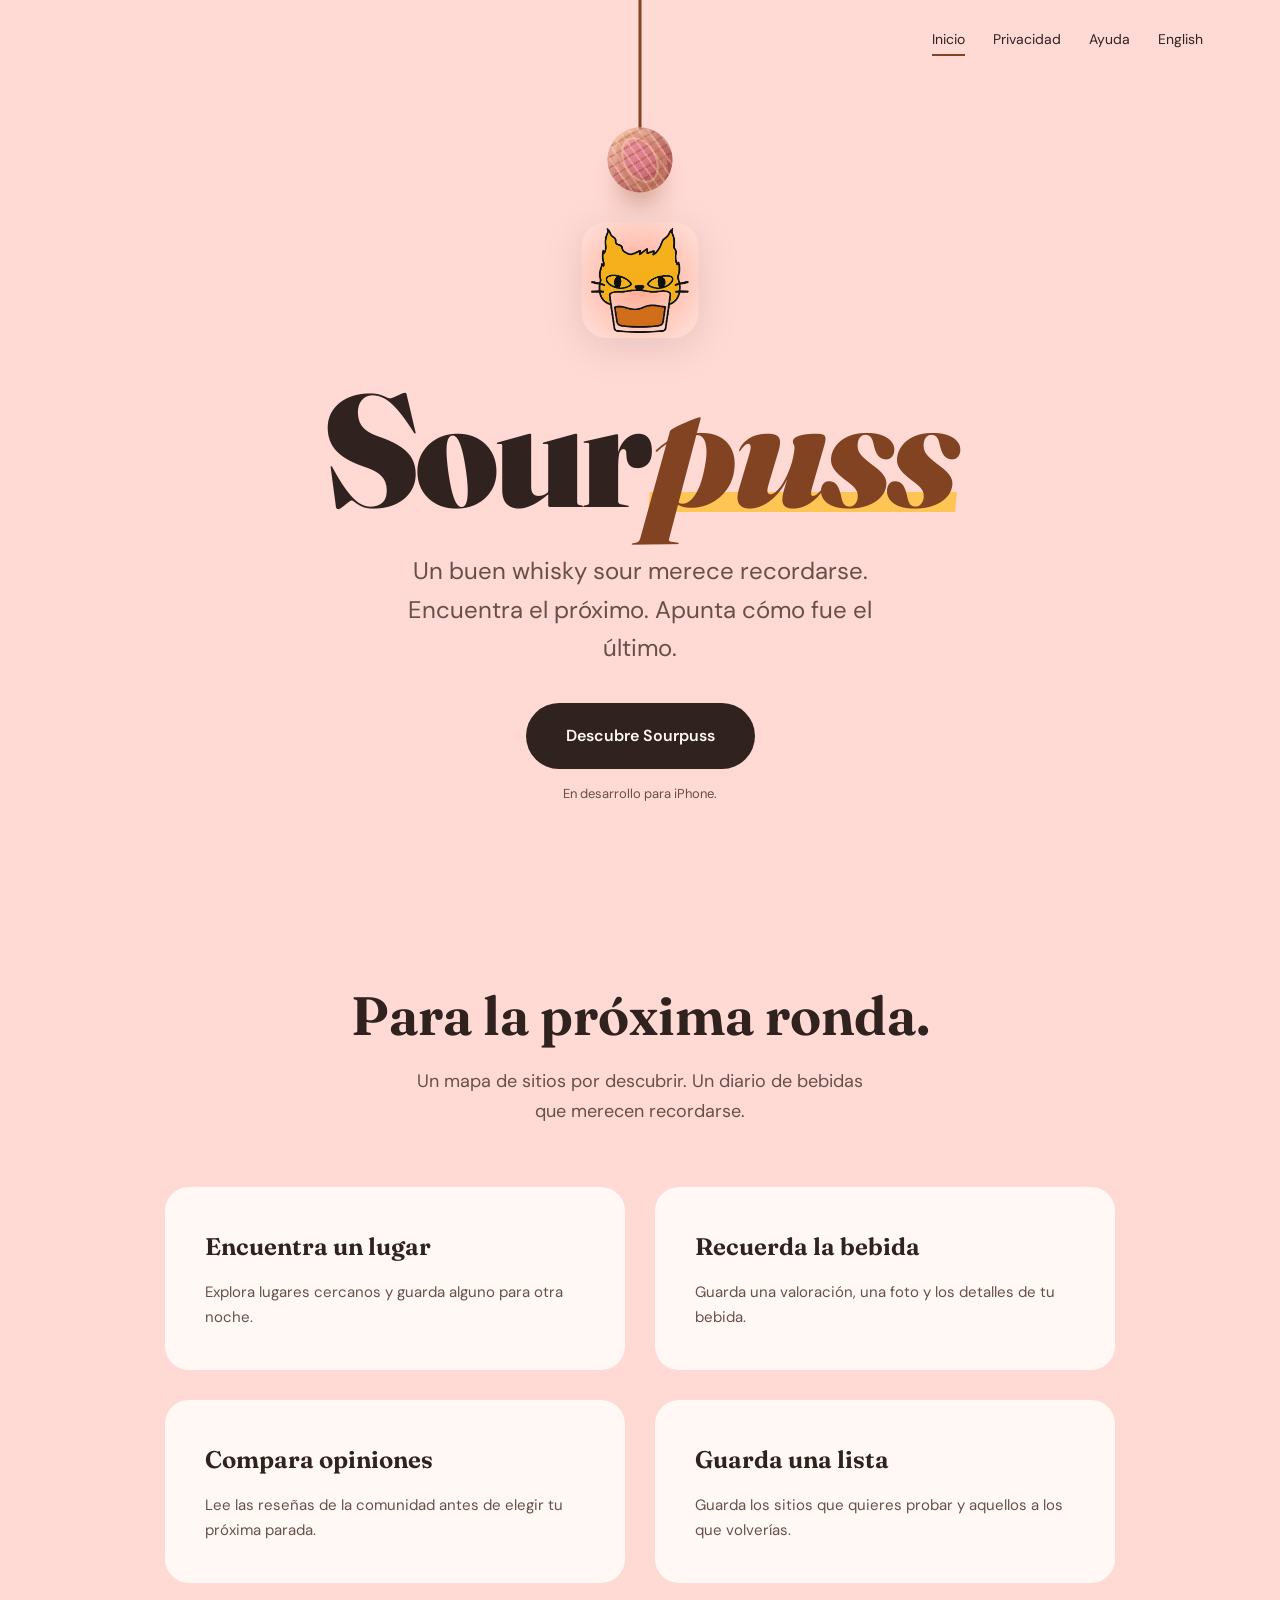
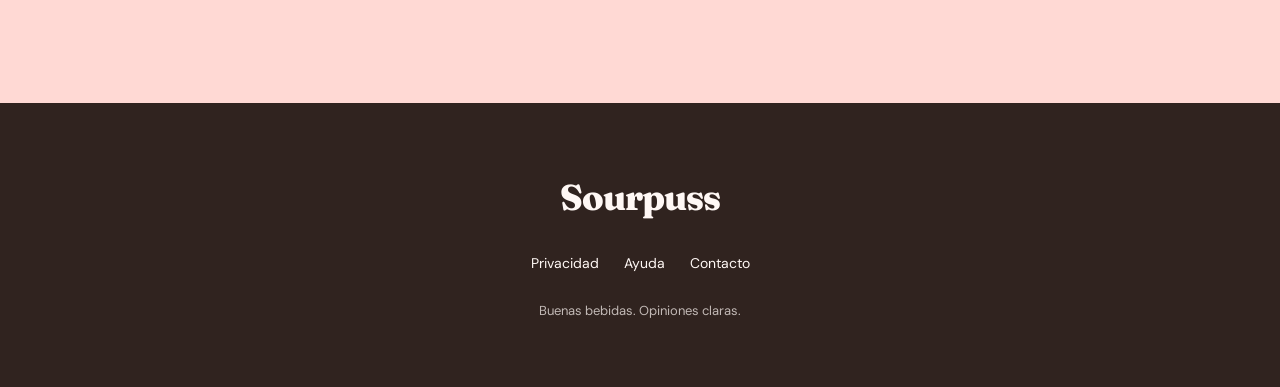
==== es/index.html @ 93fc5198 "feat(site): add English and Spanish pages and language navigation" ====
<!DOCTYPE html>
<html lang="es">
<head>
    <meta charset="UTF-8">
    <meta name="viewport" content="width=device-width, initial-scale=1.0">
    <title>Sourpuss — Reseñas de whisky sour</title>
    <meta name="description" content="Encuentra y valora whisky sours en tu ciudad. Guarda sitios, fotos y notas sobre tus bebidas.">
    <meta name="keywords" content="whisky sour, reseñas de cócteles, bares, diario de bebidas">
    <meta name="author" content="Sourpuss">
    <link rel="canonical" href="https://sourpuss.app/es/">
    <link rel="alternate" hreflang="en" href="https://sourpuss.app/">
    <link rel="alternate" hreflang="es" href="https://sourpuss.app/es/">
    <link rel="alternate" hreflang="x-default" href="https://sourpuss.app/">

    <!-- Favicon -->
    <link rel="icon" type="image/png" href="/logo.png">
    <link rel="apple-touch-icon" href="/logo.png">

    <!-- Open Graph / Facebook -->
    <meta property="og:type" content="website">
    <meta property="og:url" content="https://sourpuss.app/es/">
    <meta property="og:title" content="Sourpuss — Reseñas de whisky sour">
    <meta property="og:description" content="Encuentra y valora whisky sours en tu ciudad. Guarda sitios, fotos y notas sobre tus bebidas.">
    <meta property="og:image" content="https://sourpuss.app/og-image.png">
    <meta property="og:image:width" content="1200">
    <meta property="og:image:height" content="630">

    <!-- Twitter -->
    <meta name="twitter:card" content="summary_large_image">
    <meta name="twitter:url" content="https://sourpuss.app/es/">
    <meta name="twitter:title" content="Sourpuss — Reseñas de whisky sour">
    <meta name="twitter:description" content="Encuentra y valora whisky sours en tu ciudad. Guarda sitios, fotos y notas sobre tus bebidas.">
    <meta name="twitter:image" content="https://sourpuss.app/og-image.png">

    <!-- Theme color -->
    <meta name="theme-color" content="#FFD9D4">
    <meta name="msapplication-TileColor" content="#FFD9D4">

    <!-- Fonts -->
    <link rel="preconnect" href="https://fonts.googleapis.com">
    <link rel="preconnect" href="https://fonts.gstatic.com" crossorigin>
    <link href="https://fonts.googleapis.com/css2?family=Fraunces:ital,opsz,wght@0,9..144,300..900;1,9..144,300..900&family=DM+Sans:ital,opsz,wght@0,9..40,400;0,9..40,500;0,9..40,700;1,9..40,400&display=swap" rel="stylesheet">

    <!-- Styles -->
    <link rel="stylesheet" href="/styles.css?v=0b87e8c726">
</head>
<body class="page-home">
    <div class="cat-toy" id="catToy" aria-hidden="true">
        <svg viewBox="0 0 320 220"><path class="toy-string" d="M 160 0 L 160 160"/></svg>
        <div class="toy-ball"></div>
    </div>
    <!-- Navigation -->
    <nav aria-label="Navegación principal">
        <a href="/es/" class="active">Inicio</a>
        <a href="/es/privacy/">Privacidad</a>
        <a href="/es/support/">Ayuda</a>
        <a href="/" lang="en" class="language-switch">English</a>
    </nav>

    <!-- Hero Section -->
    <section class="hero">


        <div class="hero-content">
            <img src="/logo.png" alt="Sourpuss" class="hero-logo">
            <h1>Sour<span class="highlight">puss</span></h1>
            <p class="tagline">Un buen whisky sour merece recordarse. Encuentra el próximo. Apunta cómo fue el último.</p>
            <a href="#features" class="cta-button">
                <span class="icon"></span>
                Descubre Sourpuss
            </a>
            <p class="availability">En desarrollo para iPhone.</p>
        </div>
    </section>

    <!-- Features Section -->
    <section class="features" id="features">
        <div class="features-header">
            <h2>Para la próxima ronda.</h2>
            <p>Un mapa de sitios por descubrir. Un diario de bebidas que merecen recordarse.</p>
        </div>
        <div class="features-grid">
            <div class="feature-card">

                <h3>Encuentra un lugar</h3>
                <p>Explora lugares cercanos y guarda alguno para otra noche.</p>

            </div>

            <div class="feature-card">

                <h3>Recuerda la bebida</h3>
                <p>Guarda una valoración, una foto y los detalles de tu bebida.</p>

            </div>

            <div class="feature-card">

                <h3>Compara opiniones</h3>
                <p>Lee las reseñas de la comunidad antes de elegir tu próxima parada.</p>

            </div>

            <div class="feature-card">

                <h3>Guarda una lista</h3>
                <p>Guarda los sitios que quieres probar y aquellos a los que volverías.</p>

            </div>
        </div>
    </section>

    <!-- Footer -->
    <footer>
        <div class="footer-logo">Sourpuss</div>
        <div class="footer-links">
            <a href="/es/privacy/">Privacidad</a>
            <a href="/es/support/">Ayuda</a>
            <a href="mailto:support@sourpuss.app">Contacto</a>
        </div>
        <p class="footer-tagline">Buenas bebidas. Opiniones claras.</p>
    </footer>

    <!-- Config and App Scripts -->
    <script src="/config.js?v=38ed5f8275"></script>
    <script src="/toy-physics.js?v=4bb25e0918"></script>
    <script src="/app.js?v=6099ef9673"></script>
</body>
</html>
---- styles.css ----
:root { --blush:#FFD9D4; --blush-light:#FFF0ED; --golden:#FFB900; --ink:#30231F; --whisky:#814322; --cream:#FFF8F5; }
* { box-sizing:border-box; margin:0; padding:0; }
html { scroll-behavior:smooth; scroll-padding-top:90px; }
body { font-family:'DM Sans',sans-serif; color:var(--ink); background:var(--blush); line-height:1.65; }
a { color:inherit; }
button,a { -webkit-tap-highlight-color:transparent; }
button { cursor:pointer; }
:focus-visible { outline:3px solid var(--whisky); outline-offset:6px; }
nav { display:flex; justify-content:flex-end; gap:28px; padding:28px max(6vw,24px); }
nav a { font-size:14px; text-decoration:none; padding-bottom:3px; }
nav a.active,nav a:hover { border-bottom:2px solid var(--whisky); }
h1,h2,h3,.footer-logo { font-family:'Fraunces',serif; }
.hero { min-height:100vh; display:flex; flex-direction:column; justify-content:center; align-items:center; padding:220px 20px 100px; text-align:center; }
.hero-content { max-width:900px; }
.hero-logo { width:120px; height:auto; margin-bottom:30px; filter:drop-shadow(0 8px 20px #00000019); }
.hero h1 { font-size:clamp(72px,15vw,160px); font-weight:900; line-height:.9; letter-spacing:-4px; margin-bottom:30px; }
.hero h1 .highlight { color:var(--whisky); font-style:italic; position:relative; display:inline-block; }
.hero h1 .highlight::after { content:''; position:absolute; bottom:10px; left:0; width:100%; height:20px; background:var(--golden); z-index:-1; transform:skewX(-5deg); opacity:.6; }
.tagline { font-size:clamp(18px,2.5vw,24px); max-width:500px; margin:0 auto 35px; line-height:1.6; color:#68504A; }
.cta-button,.back-link { display:inline-block; background:var(--ink); color:var(--cream); text-decoration:none; padding:20px 40px; border-radius:100px; font-weight:600; }
.cta-button:hover,.back-link:hover { background:var(--whisky); }
.availability { font-size:13px; margin-top:14px; color:#68504A; }
.cat-toy { width:320px; height:220px; position:fixed; top:0; left:50%; transform:translateX(-50%); z-index:100; pointer-events:none; }
.cat-toy svg { width:100%; height:100%; overflow:visible; }
.toy-string { fill:none; stroke:var(--whisky); stroke-width:3; stroke-linecap:round; }
.toy-ball { position:absolute; width:65px; height:65px; border:0; border-radius:50%; pointer-events:none; background:radial-gradient(circle at 30% 25%,#E88D9C,#D4707F 60%,#B84D5D); box-shadow:inset -9px -8px 18px #65310e55,inset 5px 5px 12px #ffedbb88,0 22px 24px -12px #81432266; }
.toy-ball::before,.toy-ball::after { content:''; position:absolute; inset:0; border-radius:50%; pointer-events:none; }
.toy-ball::before { background:repeating-linear-gradient(55deg,transparent 0 4px,#ffe7b34d 4px 6px,transparent 6px 8px),repeating-linear-gradient(-30deg,transparent 0 7px,#70360040 7px 9px); }
.toy-ball::after { inset:8px 16px; border:2px solid #ffdea866; box-shadow:0 0 0 5px #94531826,0 0 0 9px #ffdea833; transform:rotate(-30deg); }
.features { background:var(--cream); padding:85px max(6vw,24px) 100px; }
.features-header { max-width:1090px; margin:0 auto 52px; }
.features-header h2 { font-size:clamp(34px,5vw,54px); font-weight:650; line-height:1.2; margin-bottom:18px; }
.features-header p { max-width:460px; font-size:18px; color:#68504A; }
.features-grid { max-width:1090px; margin:auto; display:grid; grid-template-columns:repeat(4,1fr); gap:38px; }
.feature-card h3 { font-size:24px; font-weight:650; margin-bottom:14px; }
.feature-card p { font-size:15px; color:#68504A; }
footer { padding:55px max(6vw,24px); display:flex; flex-wrap:wrap; align-items:center; gap:25px; }
.footer-logo { font-size:32px; font-weight:800; letter-spacing:-1px; margin-right:auto; }
.footer-links { display:flex; gap:25px; font-size:14px; }
.footer-links a { text-decoration:none; }
.footer-links a:hover { text-decoration:underline; }
.footer-tagline { width:100%; font-size:13px; color:#68504A; }
main { max-width:800px; padding:65px 24px 90px; margin:auto; }
.page-header { margin-bottom:45px; }
.page-header h1 { font-size:clamp(42px,7vw,64px); line-height:1.15; letter-spacing:-2px; margin-bottom:20px; }
.page-header p,.date { color:#68504A; }
.content-section { padding:28px 0; border-bottom:1px solid #81432230; }
.content-section h2 { font-size:25px; margin-bottom:18px; }
.content-section p { margin-bottom:15px; }
.content-section ul { padding-left:24px; }
.content-section li { margin-bottom:12px; }
.email-link { text-underline-offset:5px; overflow-wrap:anywhere; }
.back-link { margin-top:35px; }
.faq-item { border-bottom:1px solid #81432240; }
.faq-question { width:100%; display:flex; justify-content:space-between; gap:24px; padding:24px 0; border:0; background:transparent; text-align:left; font:600 18px 'DM Sans',sans-serif; color:var(--ink); line-height:1.5; }
.faq-question::after { content:'+'; font-size:23px; }
.faq-item.open .faq-question::after { content:'−'; }
.faq-answer { padding:0 25px 24px 0; }
.contact-card { margin-top:45px; padding:30px; background:var(--cream); border-radius:12px; }
.contact-card h2 { font-size:28px; margin-bottom:15px; }
.contact-card p { margin-bottom:18px; }
@media(max-width:900px) { .features-grid { grid-template-columns:repeat(2,1fr); row-gap:38px; }h1,h2,h3,.footer-logo { font-family:'Fraunces',serif; }
.hero { gap:15px; } .hero h1 { letter-spacing:-3px; } }
@media(max-width:600px) { nav { padding:22px 24px; gap:24px; }h1,h2,h3,.footer-logo { font-family:'Fraunces',serif; }
.hero { padding:180px 24px 55px; min-height:700px; } .hero h1 { font-size:76px; letter-spacing:-4px; } .hero-logo { width:70px; height:70px; margin-bottom:22px; } .tagline { font-size:19px; } .cat-toy { width:260px; height:179px; } .toy-ball { width:50px; height:50px; } .features { padding:55px 24px; } .features-grid { grid-template-columns:1fr; gap:32px; } .features-header { margin-bottom:35px; } .footer-links { flex-wrap:wrap; gap:20px; } footer { padding:35px 24px; } }
@media(prefers-reduced-motion:reduce) { html { scroll-behavior:auto; } }

/* Keep the original Sourpuss composition, with quieter feature content. */
.features { background:var(--blush); padding:80px 24px 120px; }
.features-header { text-align:center; margin-bottom:60px; }
.features-header p { margin:auto; }
.features-grid { max-width:950px; grid-template-columns:repeat(2,minmax(0,1fr)); gap:30px; }
.feature-card { background:var(--cream); border-radius:24px; padding:40px; }
footer { background:var(--ink); color:var(--cream); justify-content:center; text-align:center; padding:65px 24px; }
.footer-logo { margin:0; width:100%; font-size:36px; }
.footer-tagline { color:var(--cream); opacity:.7; }
nav { position:fixed; top:0; right:0; z-index:150; background:#ffd9d4e6; backdrop-filter:blur(10px); }
@media(max-width:600px) {h1,h2,h3,.footer-logo { font-family:'Fraunces',serif; }
.hero { padding:205px 20px 75px; } .hero-logo { width:100px; } .hero h1 { font-size:clamp(64px,15vw,90px); } .features-grid { grid-template-columns:1fr; } .feature-card { padding:30px; } }

/* Original four-toe paw cursor. */
body {
    cursor: url("data:image/svg+xml,%3Csvg xmlns='http://www.w3.org/2000/svg' width='24' height='24' viewBox='0 0 24 24'%3E%3Ccircle cx='5' cy='6' r='2.2' fill='%231A1A1A'/%3E%3Ccircle cx='9' cy='3' r='2.2' fill='%231A1A1A'/%3E%3Ccircle cx='15' cy='3' r='2.2' fill='%231A1A1A'/%3E%3Ccircle cx='19' cy='6' r='2.2' fill='%231A1A1A'/%3E%3Cpath d='M12 9c-4 0-7 3-7 6.5S9 22 12 22s7-3 7-6.5S16 9 12 9z' fill='%231A1A1A'/%3E%3C/svg%3E") 12 16, auto;
}

a, button, .faq-question, .cta-button {
    cursor: url("data:image/svg+xml,%3Csvg xmlns='http://www.w3.org/2000/svg' width='24' height='24' viewBox='0 0 24 24'%3E%3Ccircle cx='5' cy='6' r='2.2' fill='%23FFB900'/%3E%3Ccircle cx='9' cy='3' r='2.2' fill='%23FFB900'/%3E%3Ccircle cx='15' cy='3' r='2.2' fill='%23FFB900'/%3E%3Ccircle cx='19' cy='6' r='2.2' fill='%23FFB900'/%3E%3Cpath d='M12 9c-4 0-7 3-7 6.5S9 22 12 22s7-3 7-6.5S16 9 12 9z' fill='%23FFB900'/%3E%3C/svg%3E") 12 16, pointer;
}

.feature-screenshot { display:block; max-width:100%; max-height:560px; object-fit:contain; margin:28px auto 0; }
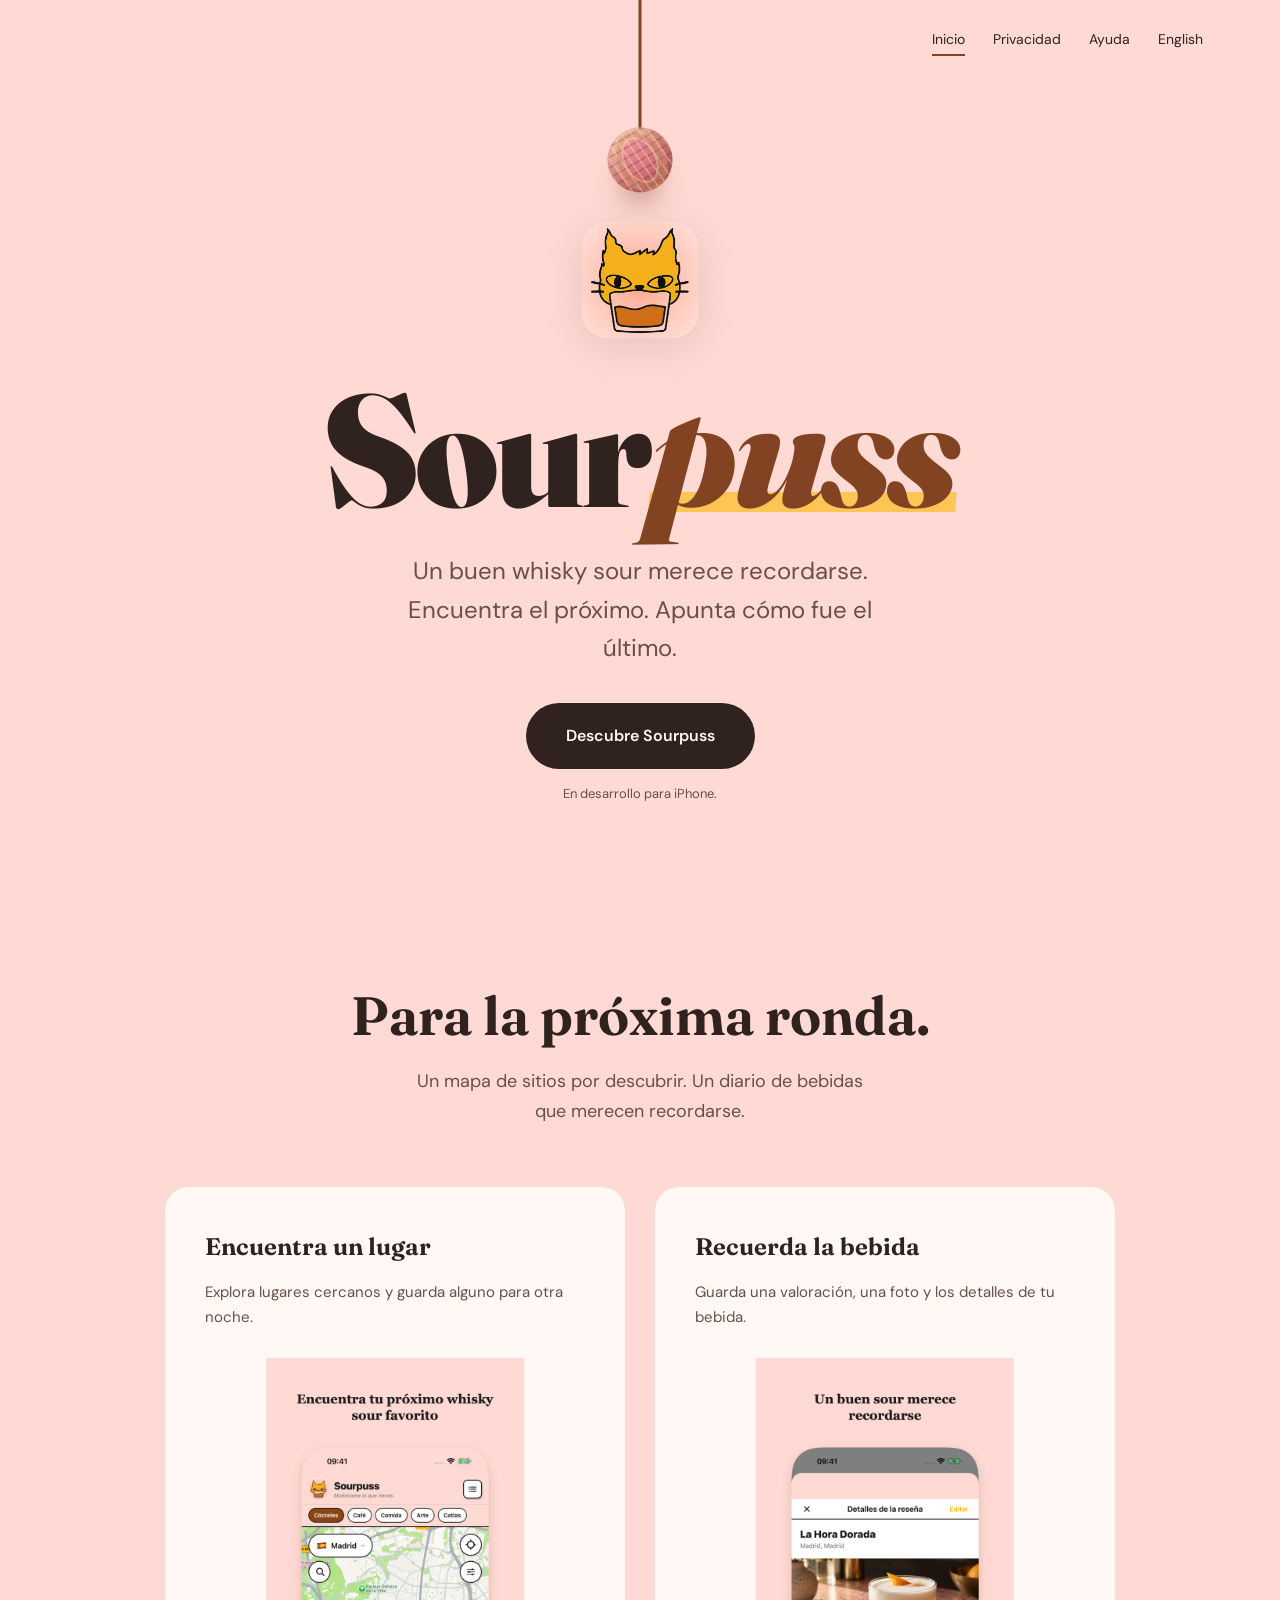
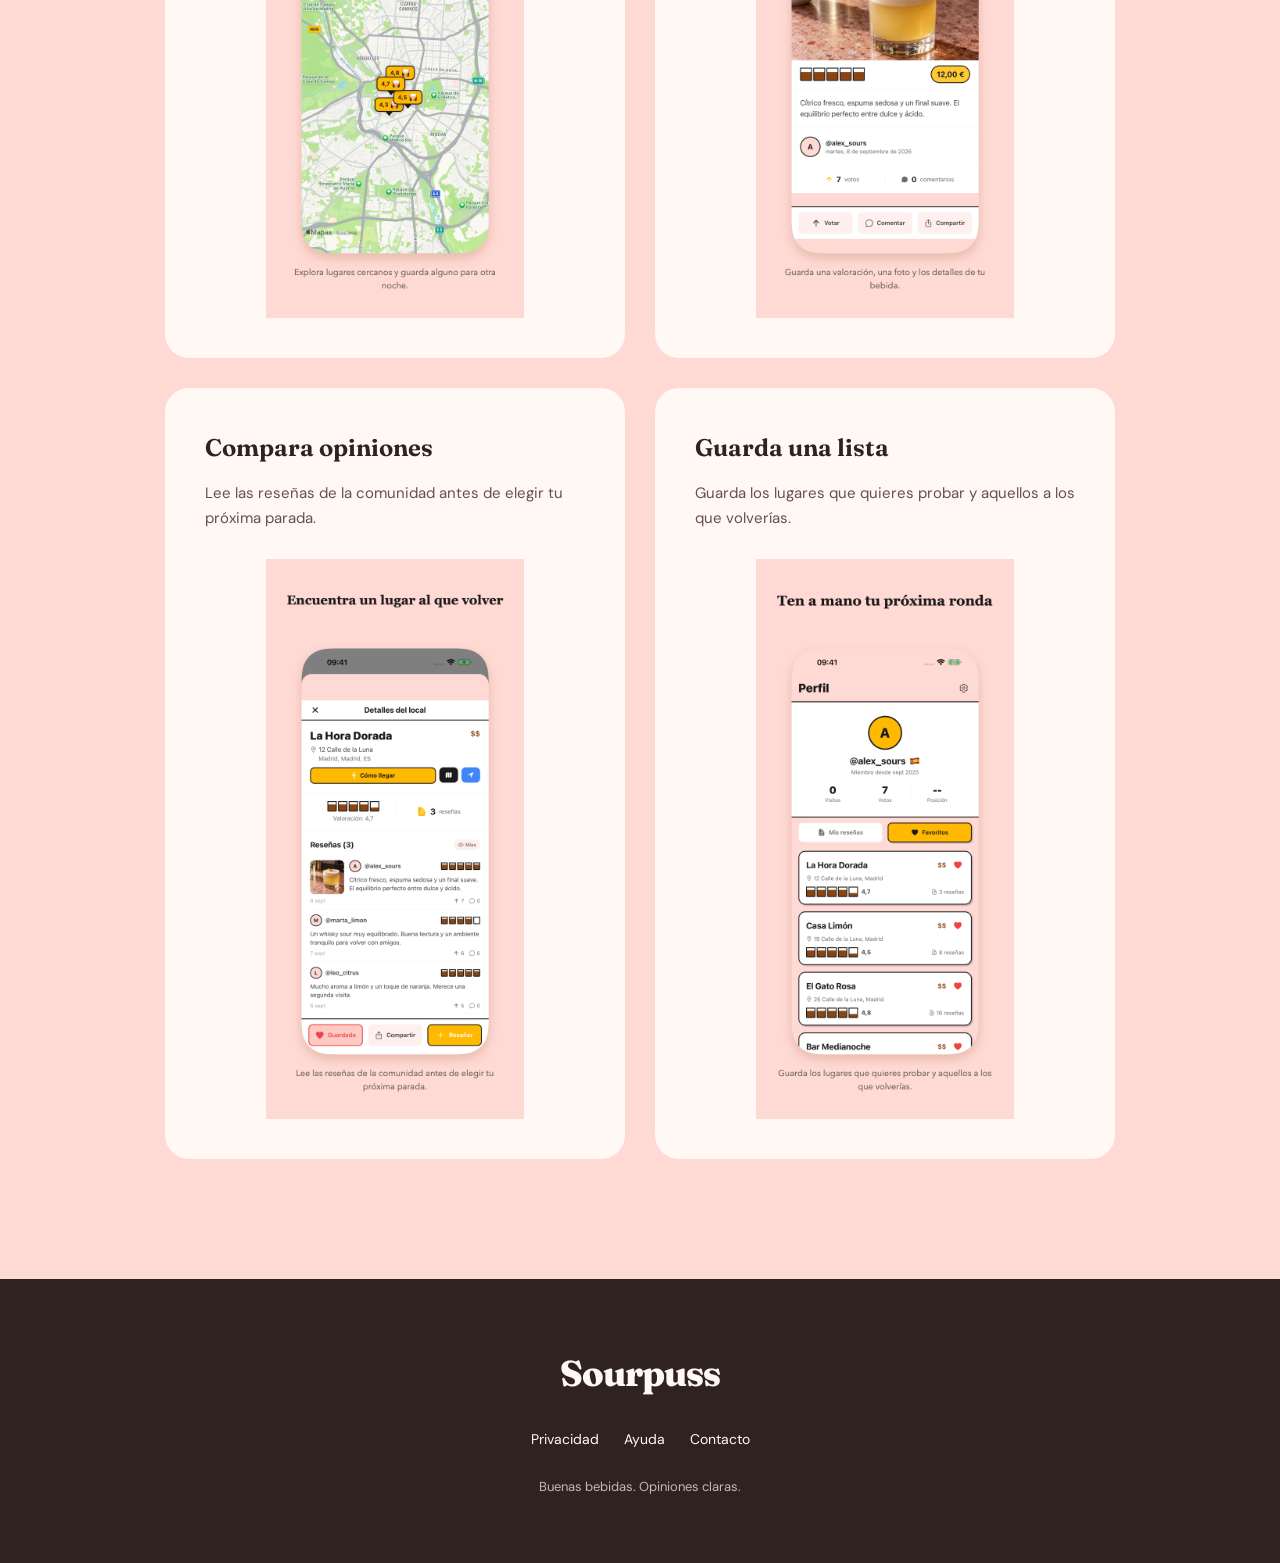
==== commit 4254bf86: "feat(site): add reviewed bilingual San iPhone screenshots" ====
--- a/es/index.html
+++ b/es/index.html
@@ -84,28 +84,28 @@
 
                 <h3>Encuentra un lugar</h3>
                 <p>Explora lugares cercanos y guarda alguno para otra noche.</p>
-
+                <picture><img class="feature-screenshot" src="/screenshots/es-ES/explore-iphone.png" alt="Mapa de Sourpuss con marcadores de lugares y búsqueda." loading="lazy"></picture>
             </div>
 
             <div class="feature-card">
 
                 <h3>Recuerda la bebida</h3>
                 <p>Guarda una valoración, una foto y los detalles de tu bebida.</p>
-
+                <picture><img class="feature-screenshot" src="/screenshots/es-ES/journal-iphone.png" alt="Reseña de un whisky sour con valoración, notas de cata y foto." loading="lazy"></picture>
             </div>
 
             <div class="feature-card">
 
                 <h3>Compara opiniones</h3>
                 <p>Lee las reseñas de la comunidad antes de elegir tu próxima parada.</p>
-
+                <picture><img class="feature-screenshot" src="/screenshots/es-ES/compare-iphone.png" alt="Ficha de un lugar con reseñas de la comunidad." loading="lazy"></picture>
             </div>
 
             <div class="feature-card">
 
                 <h3>Guarda una lista</h3>
-                <p>Guarda los sitios que quieres probar y aquellos a los que volverías.</p>
-
+                <p>Guarda los lugares que quieres probar y aquellos a los que volverías.</p>
+                <picture><img class="feature-screenshot" src="/screenshots/es-ES/saved-iphone.png" alt="Lista de lugares guardados con varios locales." loading="lazy"></picture>
             </div>
         </div>
     </section>
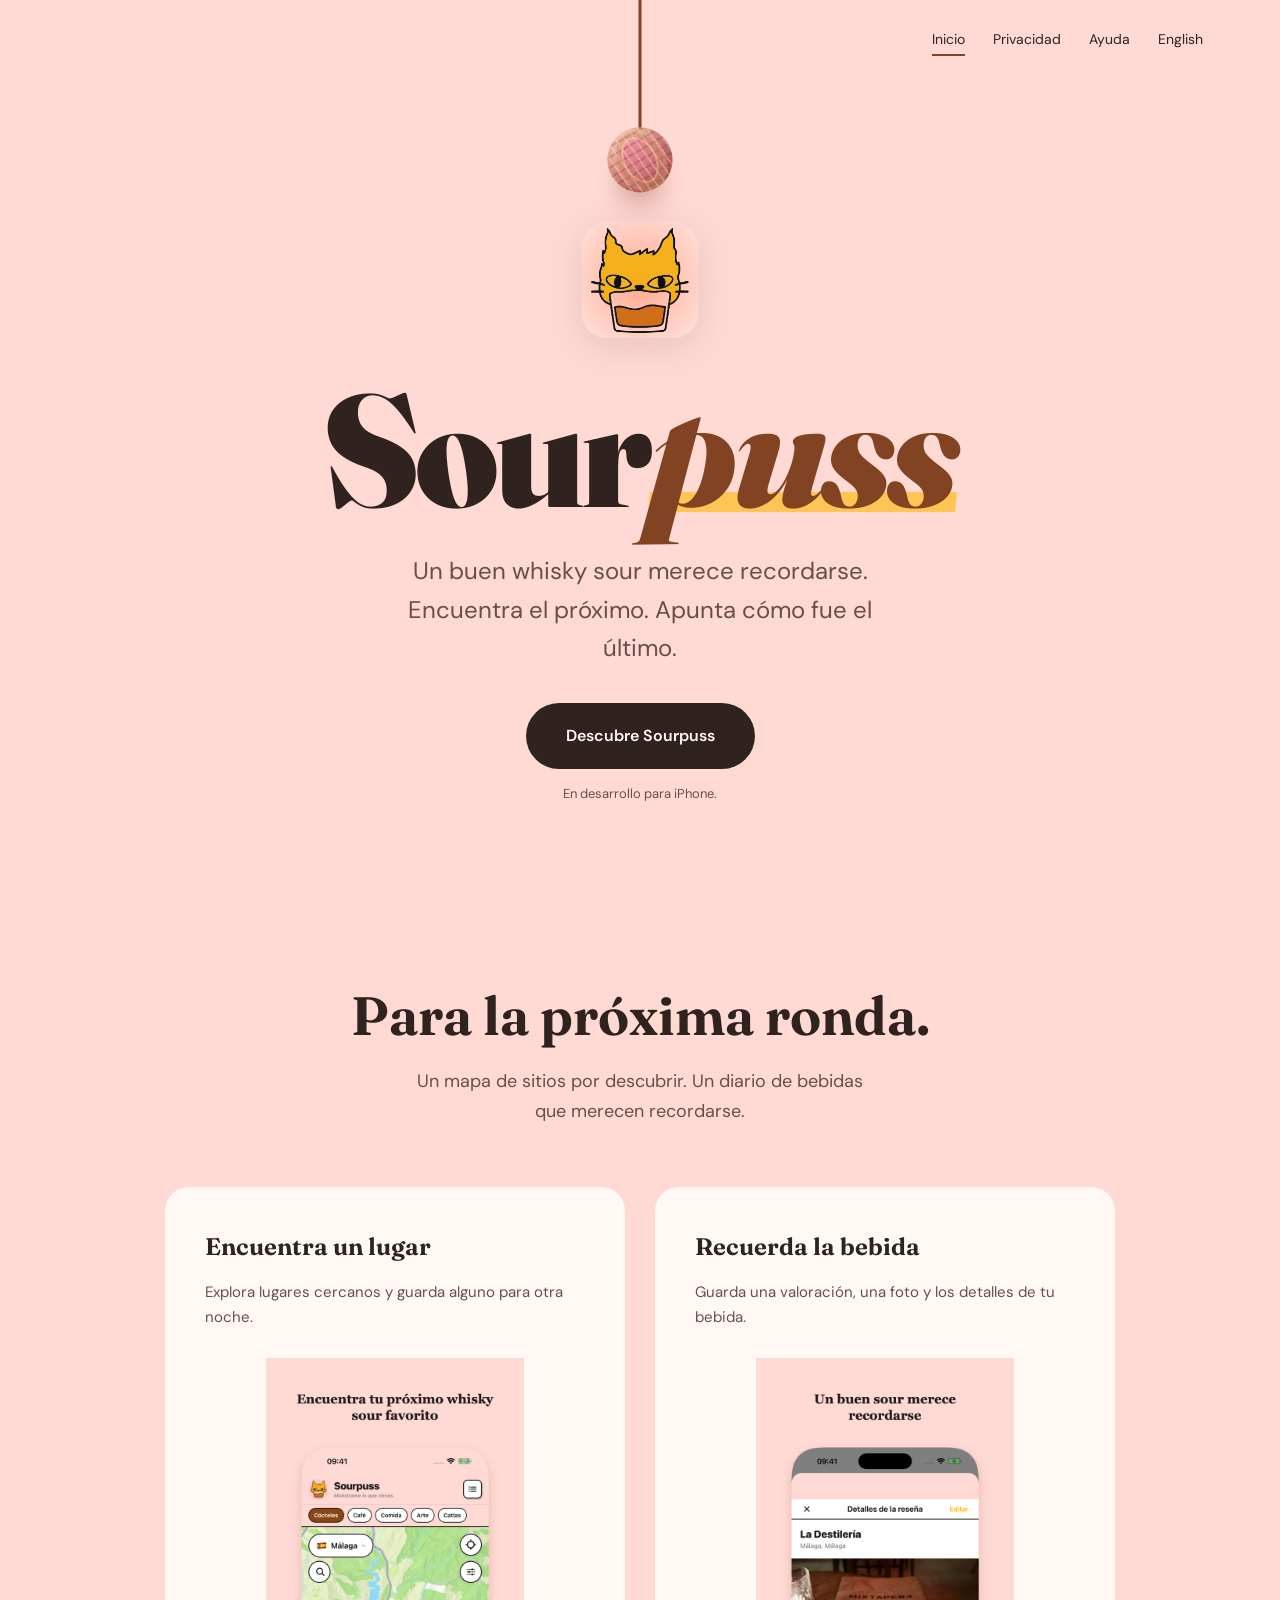
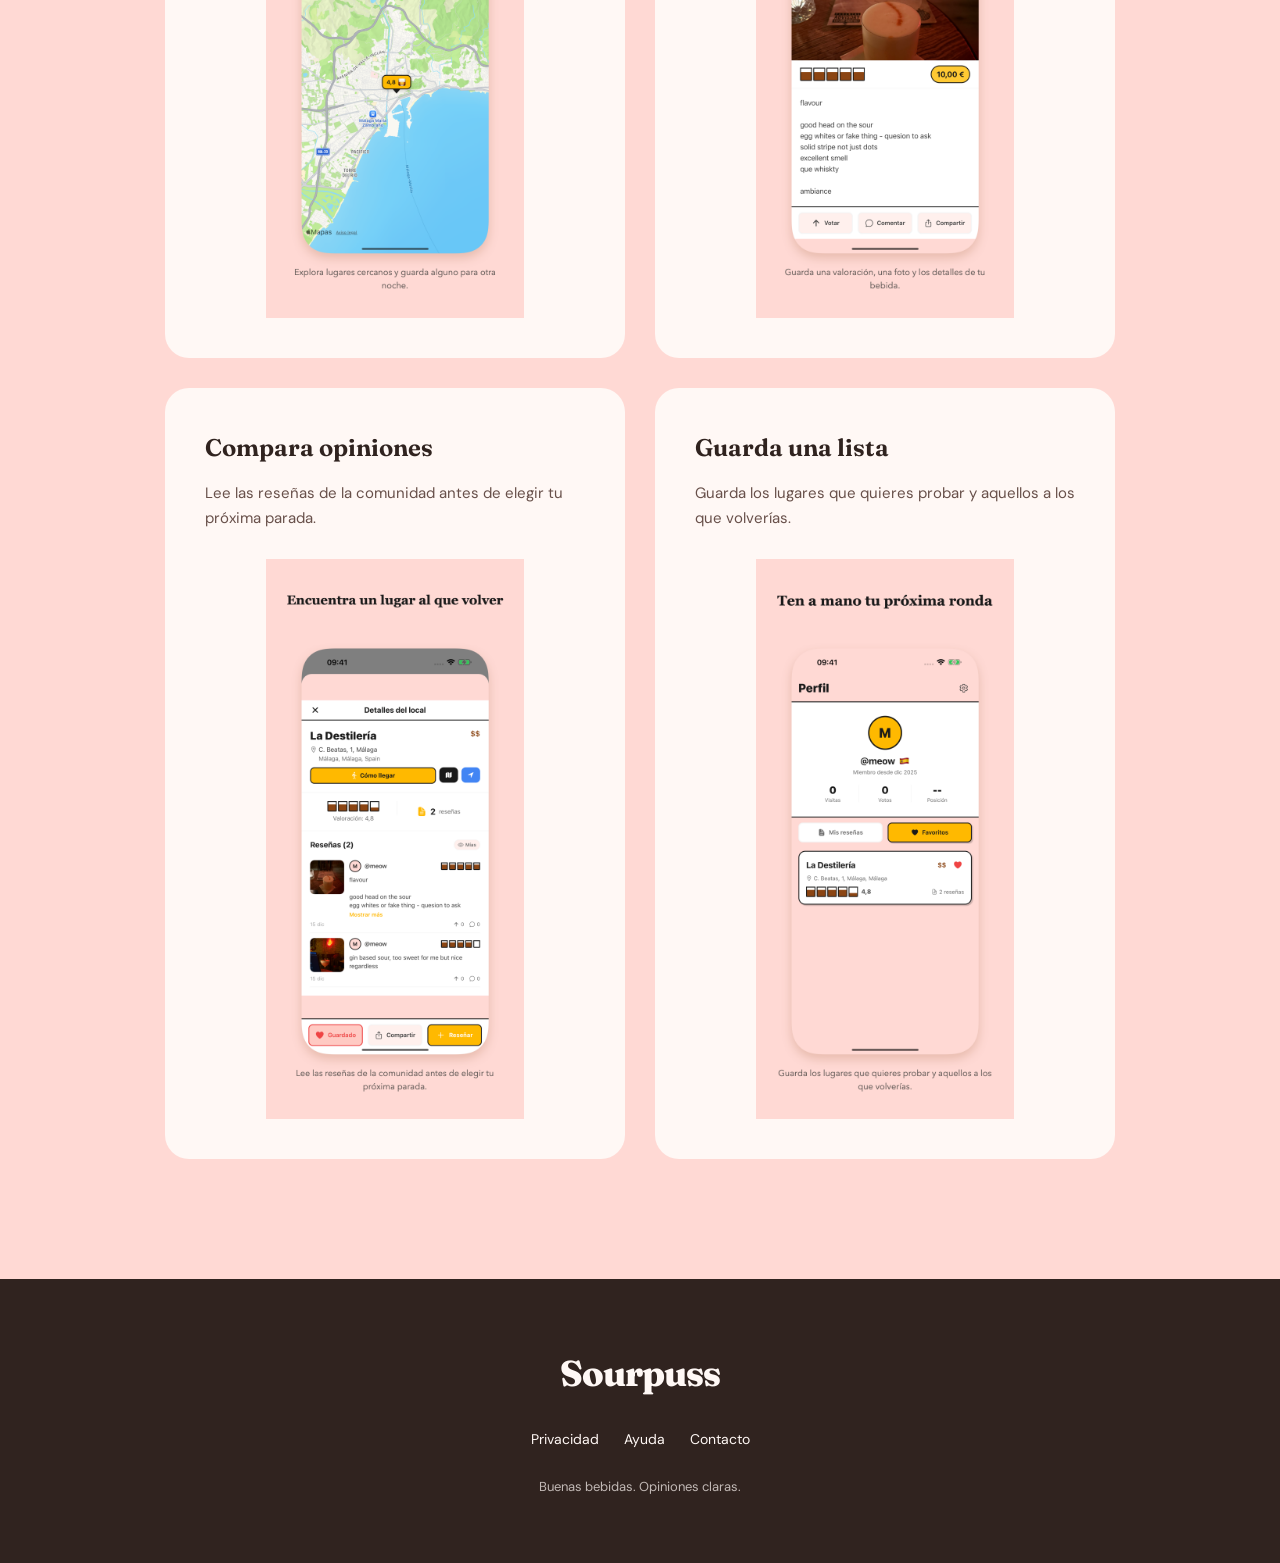
==== commit f0a8cfa4: "fix(site): show real Malaga reviews" ====
--- a/es/index.html
+++ b/es/index.html
@@ -105,7 +105,7 @@
 
                 <h3>Guarda una lista</h3>
                 <p>Guarda los lugares que quieres probar y aquellos a los que volverías.</p>
-                <picture><img class="feature-screenshot" src="/screenshots/es-ES/saved-iphone.png" alt="Lista de lugares guardados con varios locales." loading="lazy"></picture>
+                <picture><img class="feature-screenshot" src="/screenshots/es-ES/saved-iphone.png" alt="Lista de lugares guardados con La Destilería en Málaga." loading="lazy"></picture>
             </div>
         </div>
     </section>
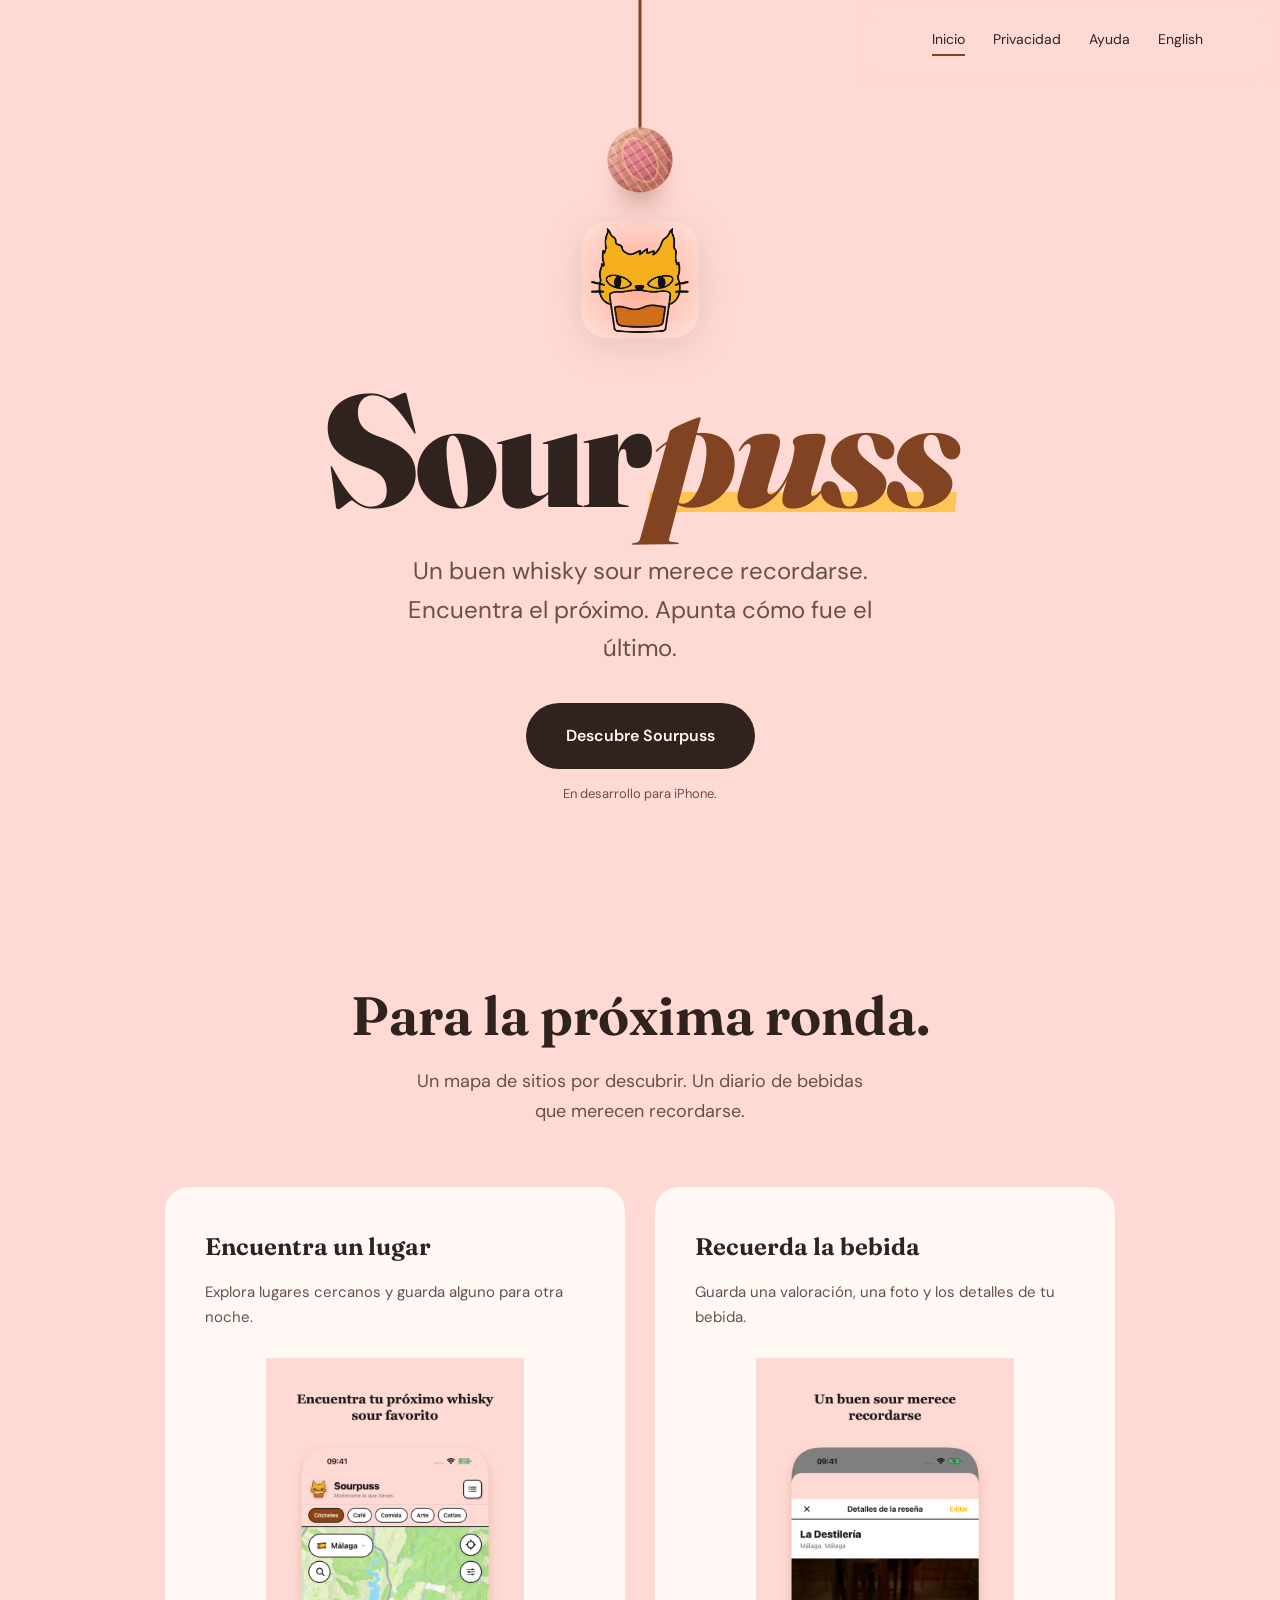
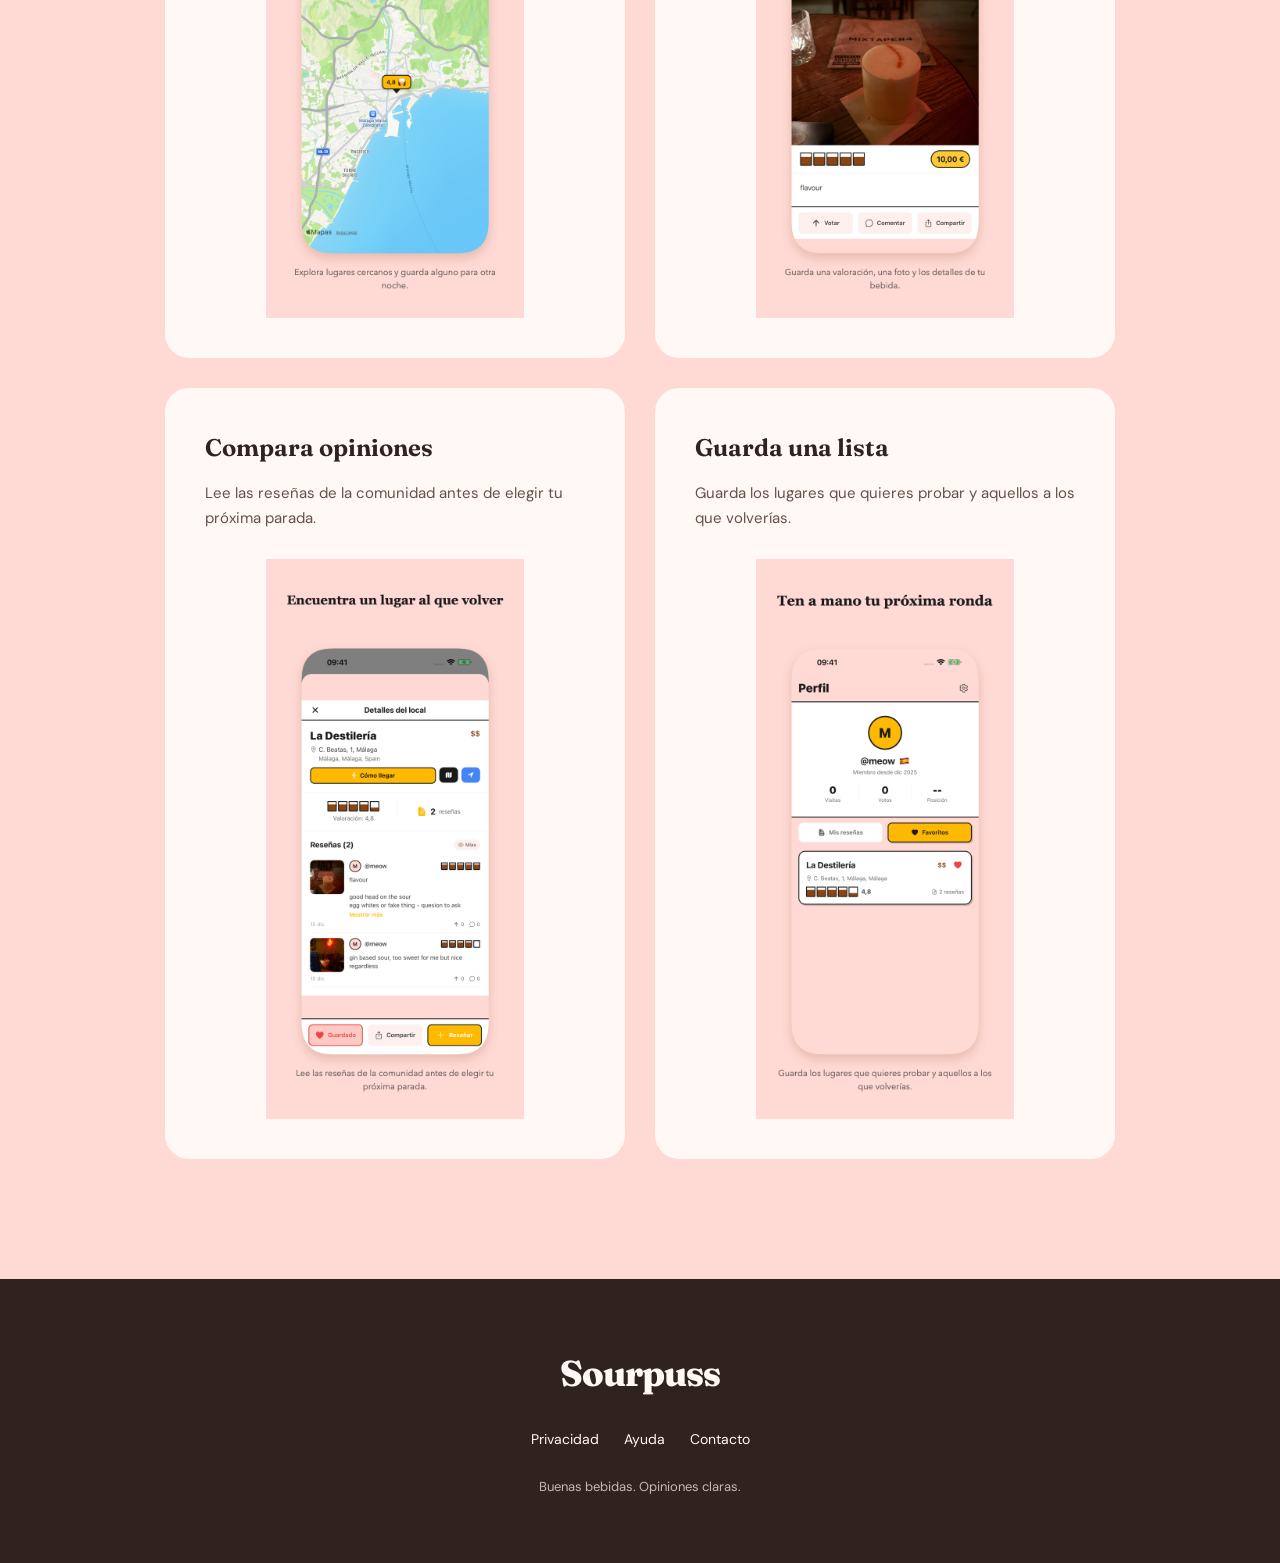
==== commit 84912b36: "fix(site): rename subscription to Sourpuss Pro" ====
--- a/es/index.html
+++ b/es/index.html
@@ -122,7 +122,7 @@
     </footer>
 
     <!-- Config and App Scripts -->
-    <script src="/config.js?v=38ed5f8275"></script>
+    <script src="/config.js?v=4867d62d2b"></script>
     <script src="/toy-physics.js?v=4bb25e0918"></script>
     <script src="/app.js?v=6099ef9673"></script>
 </body>
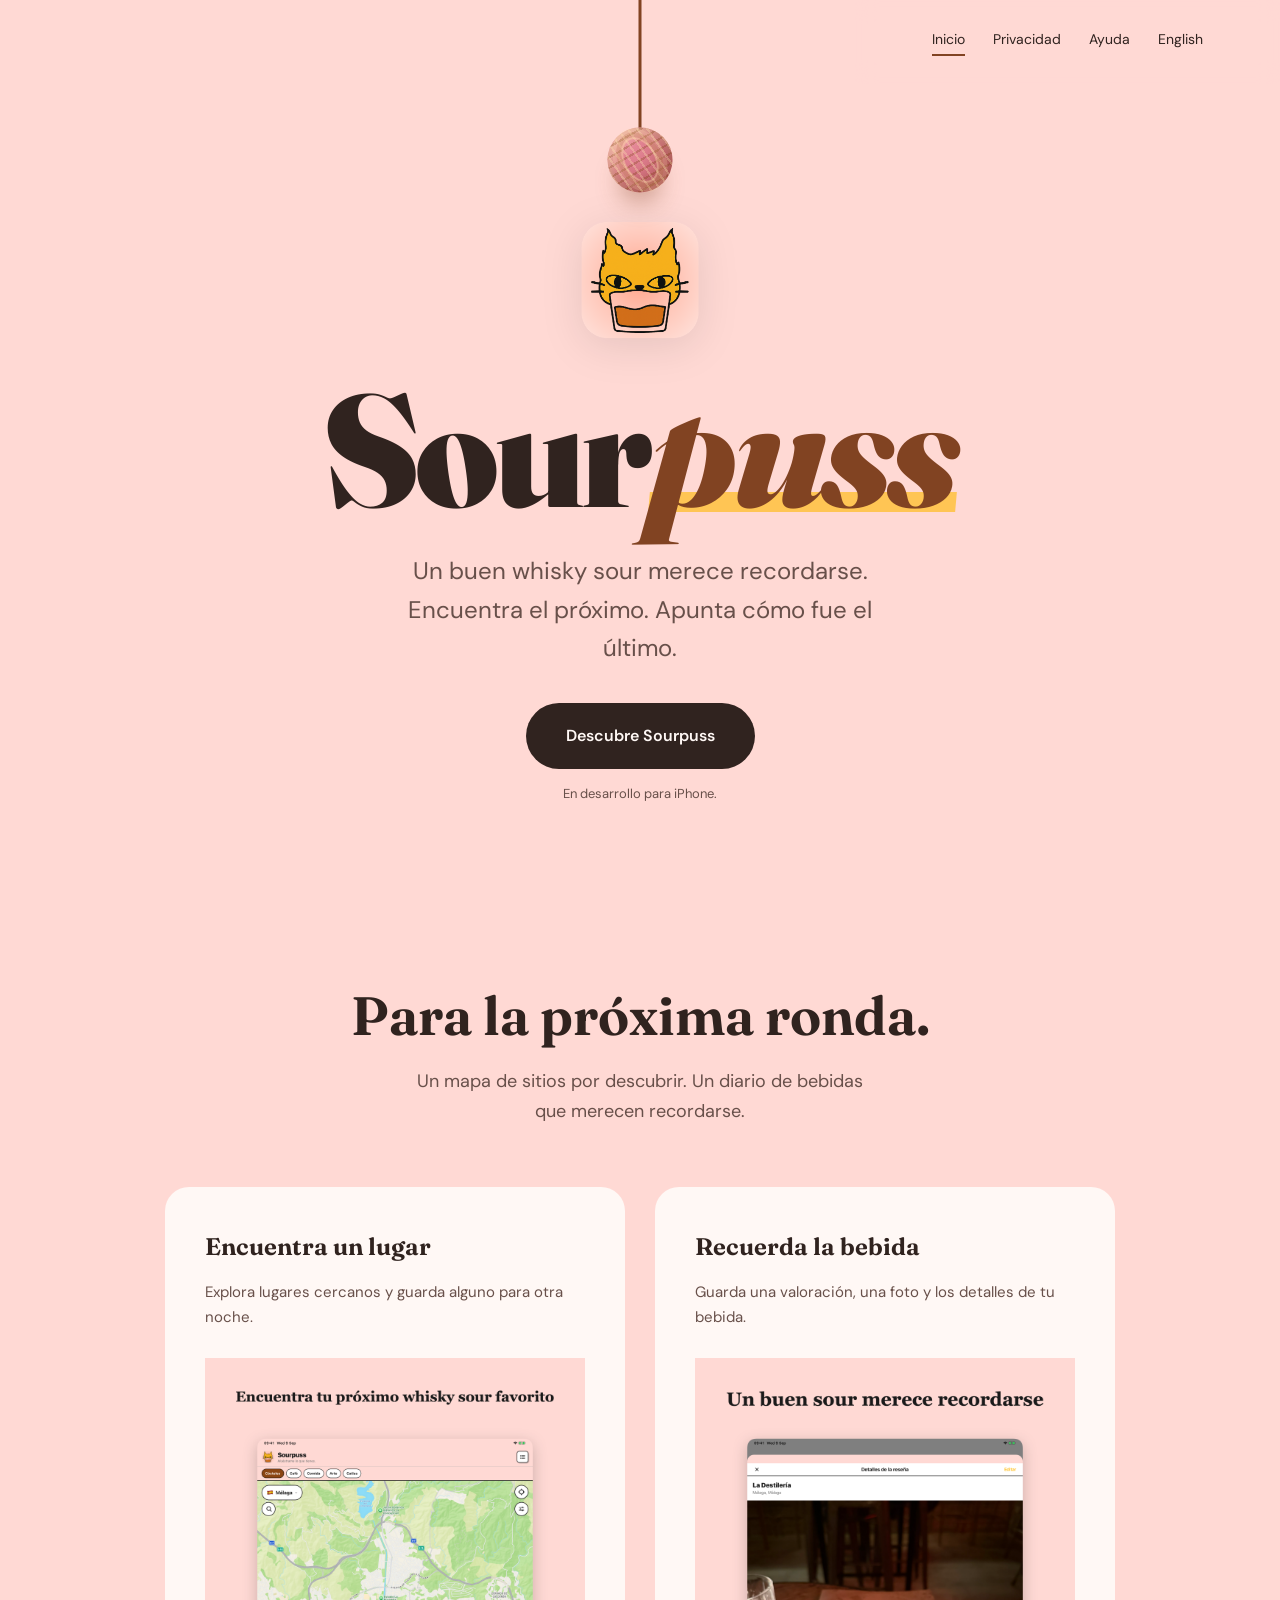
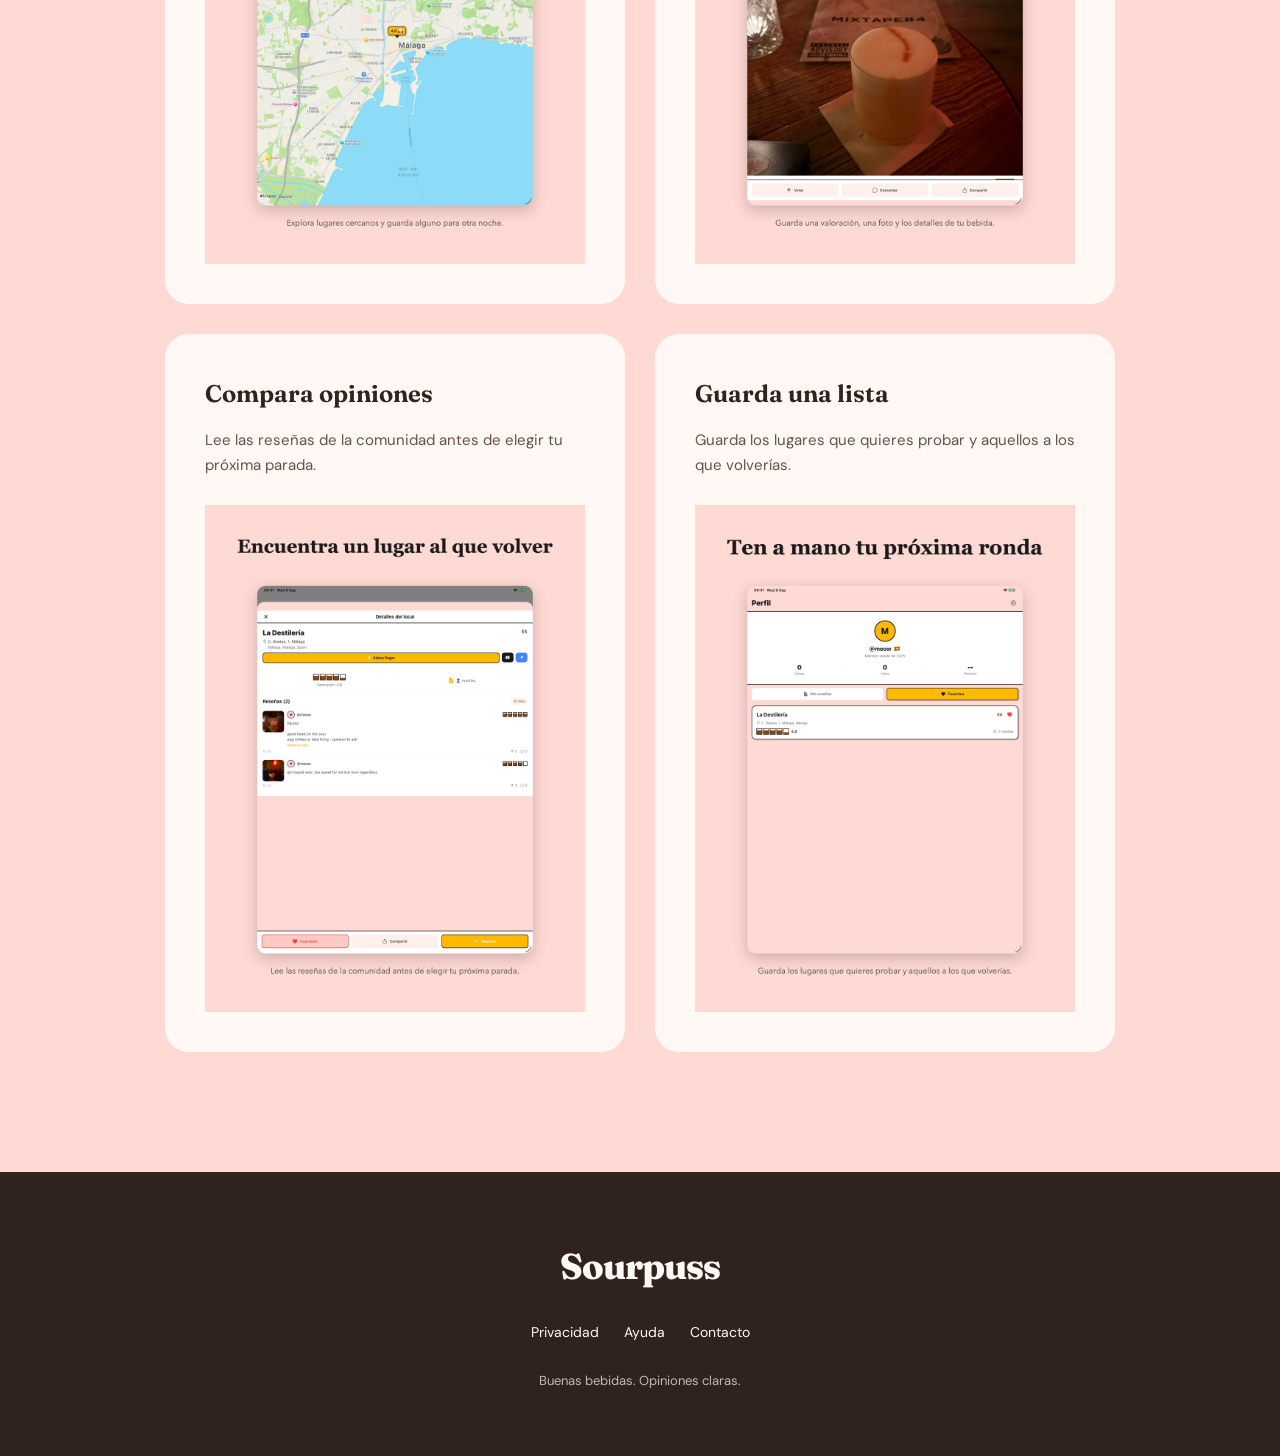
==== commit d0c42e15: "feat: publish bilingual iPad screenshots" ====
--- a/es/index.html
+++ b/es/index.html
@@ -84,28 +84,28 @@
 
                 <h3>Encuentra un lugar</h3>
                 <p>Explora lugares cercanos y guarda alguno para otra noche.</p>
-                <picture><img class="feature-screenshot" src="/screenshots/es-ES/explore-iphone.png" alt="Mapa de Sourpuss con marcadores de lugares y búsqueda." loading="lazy"></picture>
+                <picture><source media="(min-width: 1100px)" srcset="/screenshots/es-ES/explore-ipad.png"><img class="feature-screenshot" src="/screenshots/es-ES/explore-iphone.png" alt="Mapa de Sourpuss con marcadores de lugares y búsqueda." loading="lazy"></picture>
             </div>
 
             <div class="feature-card">
 
                 <h3>Recuerda la bebida</h3>
                 <p>Guarda una valoración, una foto y los detalles de tu bebida.</p>
-                <picture><img class="feature-screenshot" src="/screenshots/es-ES/journal-iphone.png" alt="Reseña de un whisky sour con valoración, notas de cata y foto." loading="lazy"></picture>
+                <picture><source media="(min-width: 1100px)" srcset="/screenshots/es-ES/journal-ipad.png"><img class="feature-screenshot" src="/screenshots/es-ES/journal-iphone.png" alt="Reseña de un whisky sour con valoración, notas de cata y foto." loading="lazy"></picture>
             </div>
 
             <div class="feature-card">
 
                 <h3>Compara opiniones</h3>
                 <p>Lee las reseñas de la comunidad antes de elegir tu próxima parada.</p>
-                <picture><img class="feature-screenshot" src="/screenshots/es-ES/compare-iphone.png" alt="Ficha de un lugar con reseñas de la comunidad." loading="lazy"></picture>
+                <picture><source media="(min-width: 1100px)" srcset="/screenshots/es-ES/compare-ipad.png"><img class="feature-screenshot" src="/screenshots/es-ES/compare-iphone.png" alt="Ficha de un lugar con reseñas de la comunidad." loading="lazy"></picture>
             </div>
 
             <div class="feature-card">
 
                 <h3>Guarda una lista</h3>
                 <p>Guarda los lugares que quieres probar y aquellos a los que volverías.</p>
-                <picture><img class="feature-screenshot" src="/screenshots/es-ES/saved-iphone.png" alt="Lista de lugares guardados con La Destilería en Málaga." loading="lazy"></picture>
+                <picture><source media="(min-width: 1100px)" srcset="/screenshots/es-ES/saved-ipad.png"><img class="feature-screenshot" src="/screenshots/es-ES/saved-iphone.png" alt="Lista de lugares guardados con La Destilería en Málaga." loading="lazy"></picture>
             </div>
         </div>
     </section>
